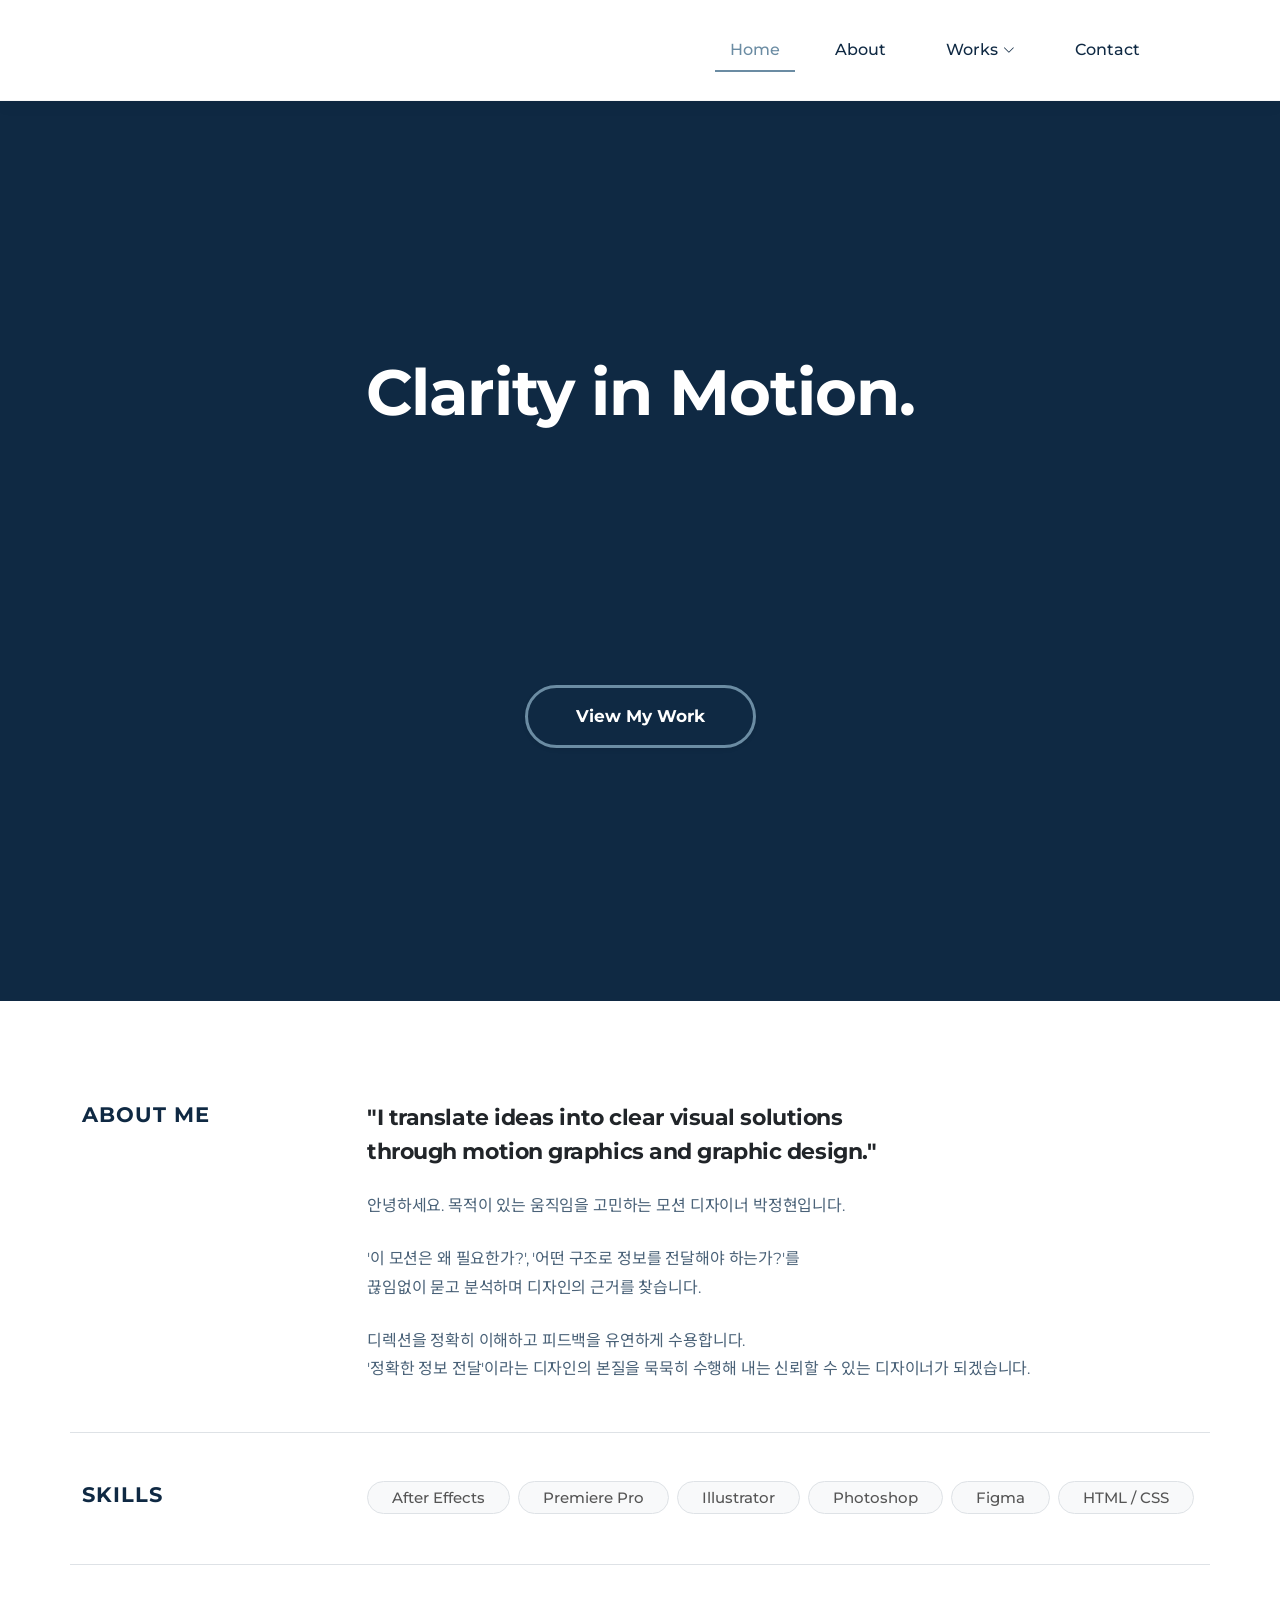
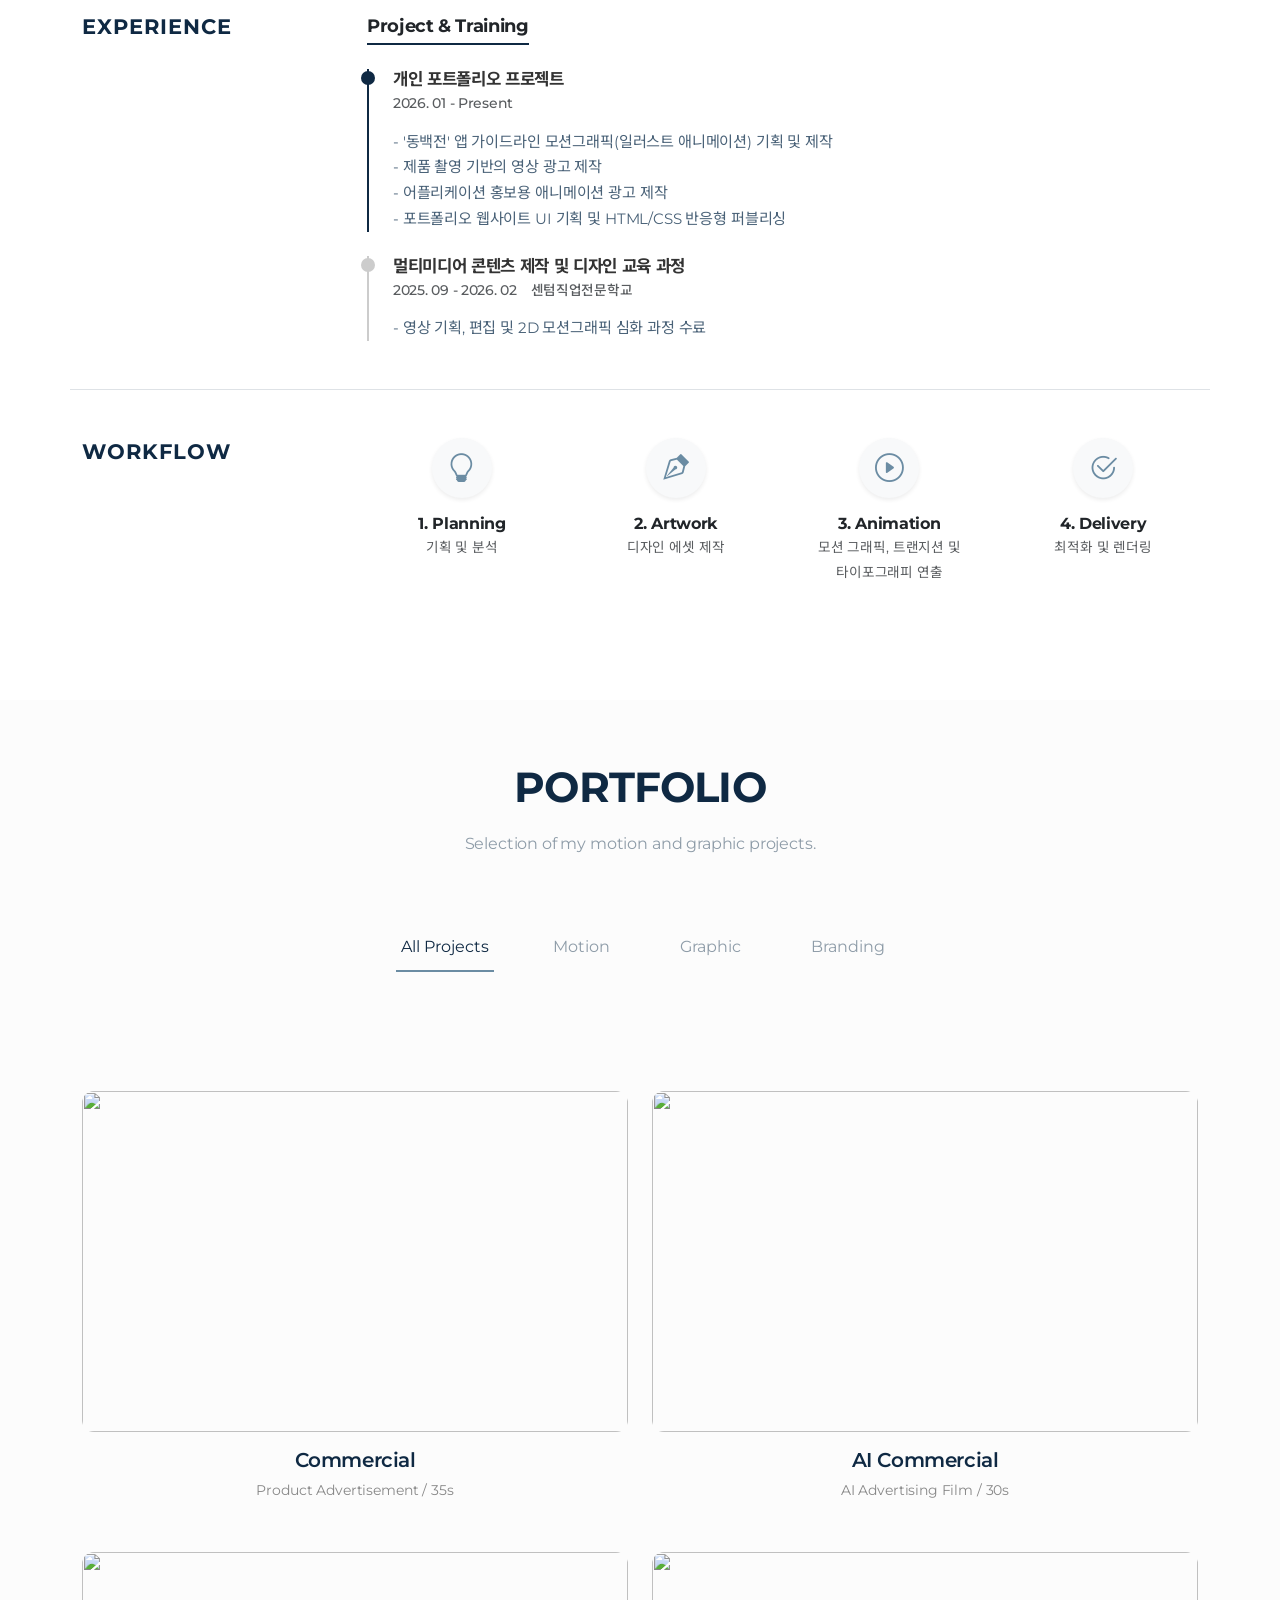
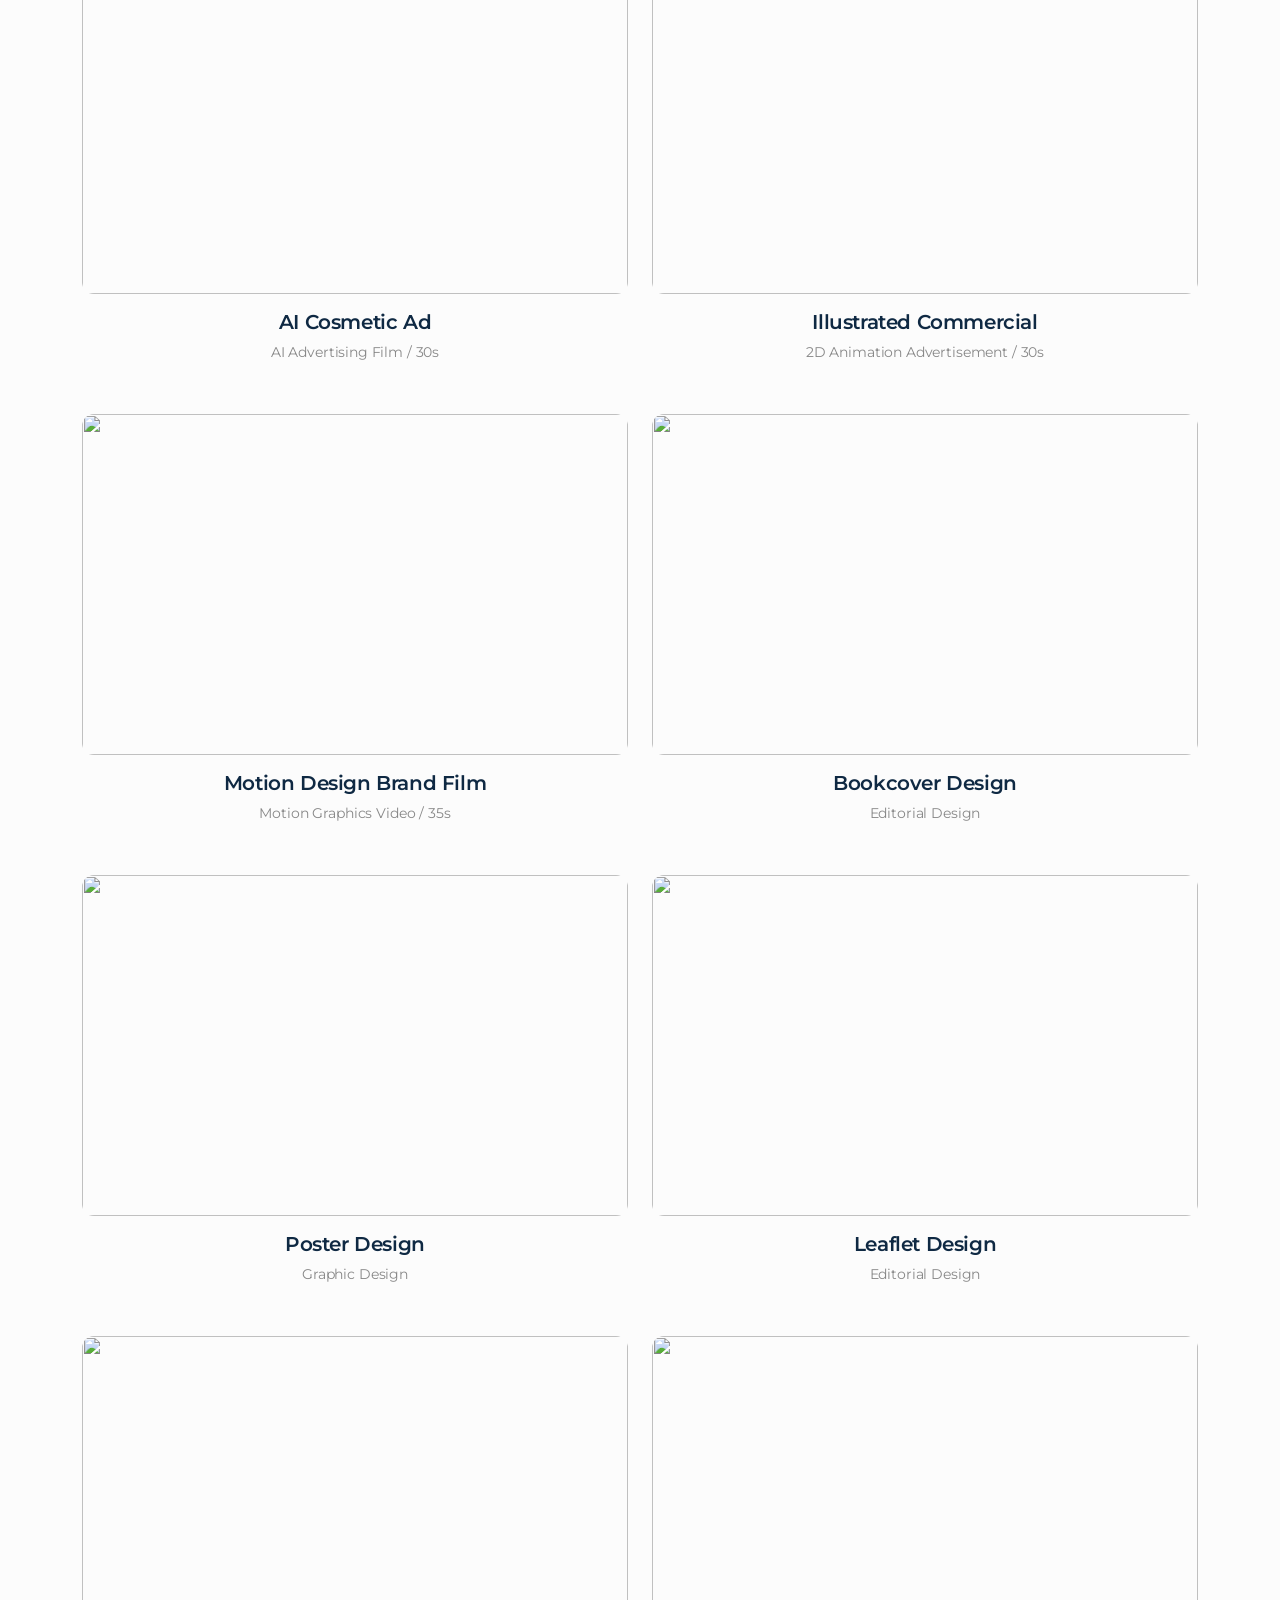
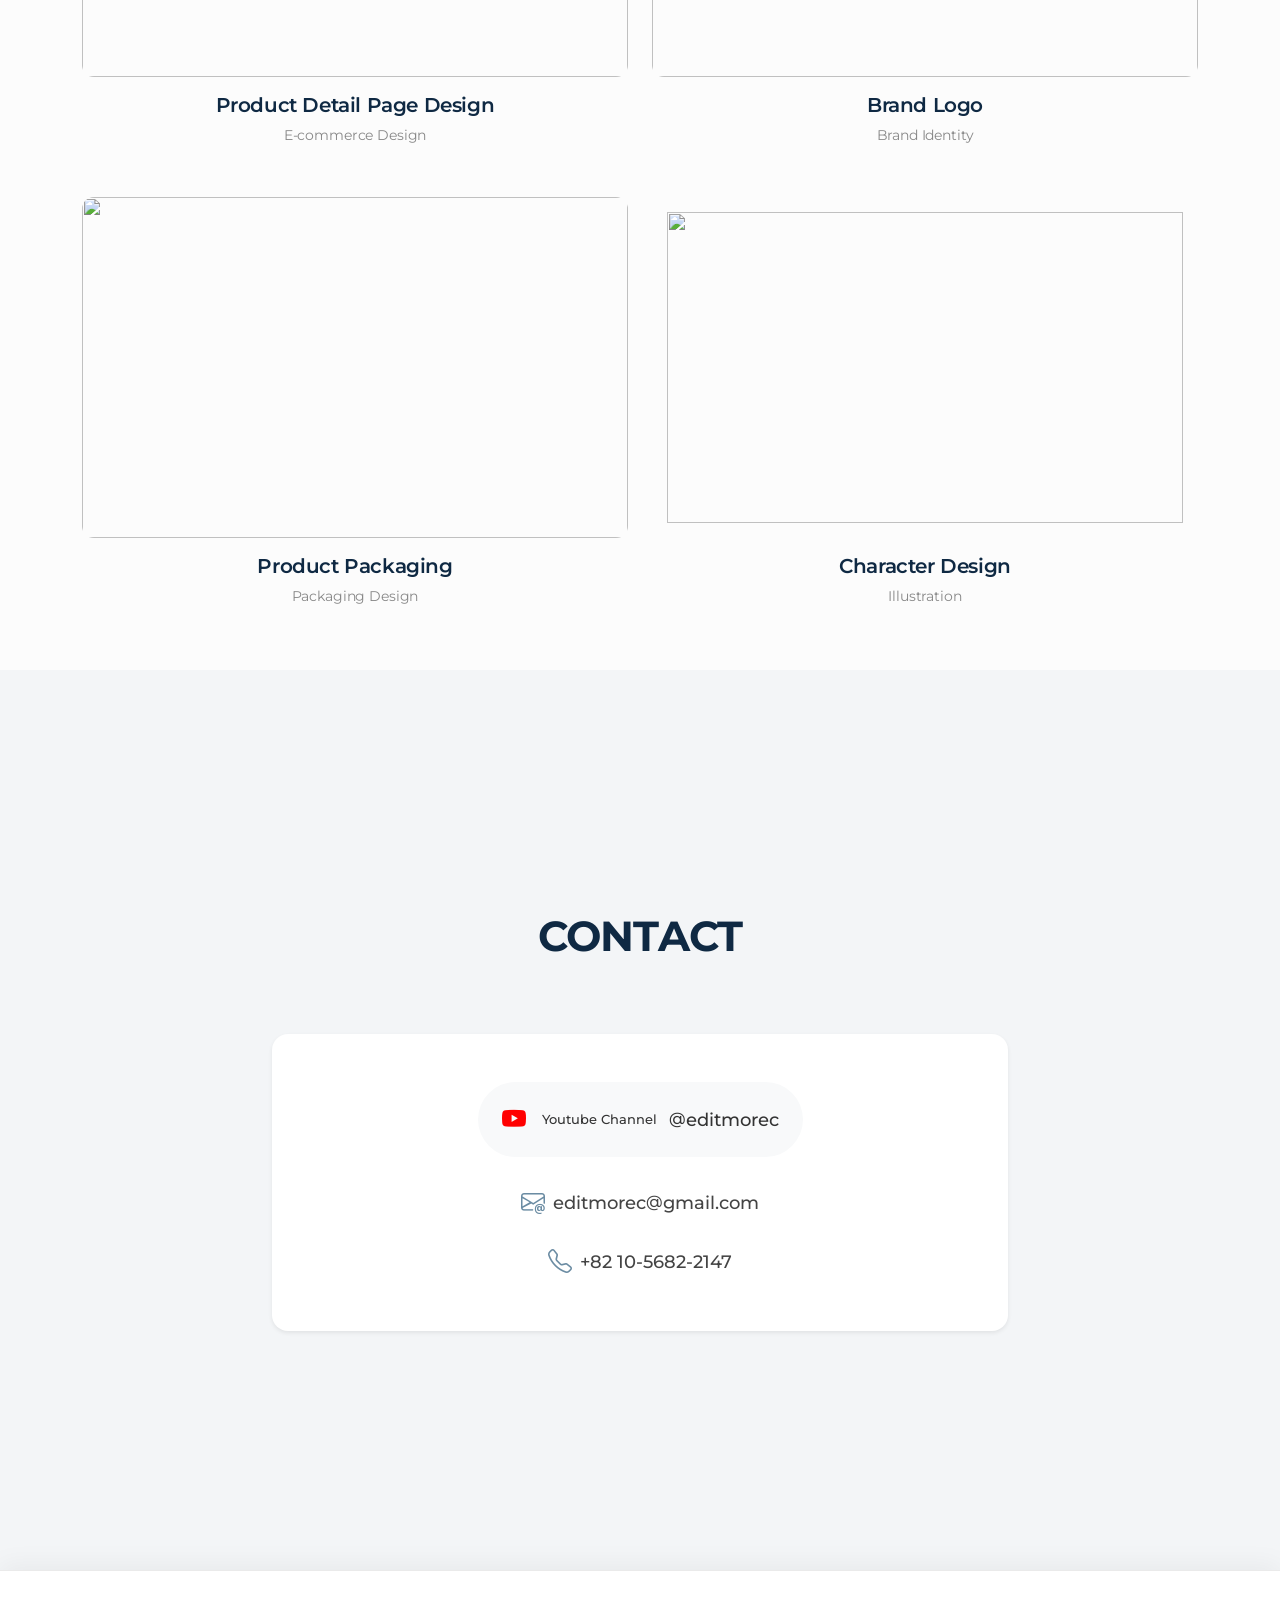
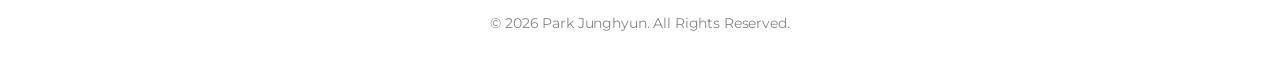
==== index.html @ 89b124e0 "(2)" ====
<!DOCTYPE html>
<html lang="en">

<head>
  <meta charset="utf-8">
  <meta content="width=device-width, initial-scale=1.0" name="viewport">
  <title>morec</title>
  <meta name="description"
    content="portfolio, Motion graphics, Video editing, Motion design, Design, html, js, css, javascript, Figma, bootstrap">
  <meta name="keywords" content="portfolio, Motion, Video, Design, html, js, css, javascript, Figma, bootstrap">
  <meta name="author" content="jhyun">
  <meta name="robots" content="noindex, nofollow">
  <meta http-equiv="Subject" content="Portfolio">

  <link href="./assets/works/logo/morec favicon.png" rel="icon">
  <link href="./assets/works/logo/morec favicon.png" rel="apple-touch-icon">

  <link href="https://fonts.googleapis.com" rel="preconnect">
  <link href="https://fonts.gstatic.com" rel="preconnect" crossorigin>
  <link
    href="https://fonts.googleapis.com/css2?family=Montserrat:ital,wght@0,100..900;1,100..900&family=Noto+Sans+KR:wght@100..900&display=swap"
    rel="stylesheet">

  <link href="assets/vendor/bootstrap/css/bootstrap.min.css" rel="stylesheet">
  <link href="assets/vendor/bootstrap-icons/bootstrap-icons.css" rel="stylesheet">
  <link href="assets/vendor/aos/aos.css" rel="stylesheet">
  <link href="assets/vendor/glightbox/css/glightbox.min.css" rel="stylesheet">
  <link href="assets/vendor/swiper/swiper-bundle.min.css" rel="stylesheet">

  <link href="assets/css/main.css" rel="stylesheet">
</head>

<body class="index-page">

  <header id="header" class="header d-flex align-items-center sticky-top">
    <div
      class="header-container container-fluid container-xl position-relative d-flex align-items-center justify-content-between">
      <a href="index.html" class="logo d-flex align-items-center me-auto me-xl-0">
        <img src="./assets/works/logo/large navy 02.png" class="logo-default" alt="">
        <img src="./assets/works/logo/logo_large blue.png" class="logo-hover" alt="">
      </a>

      <nav id="navmenu" class="navmenu">
        <ul>
          <li><a href="#hero" class="active">Home</a></li>
          <li><a href="#resume">About</a></li>
          <li class="dropdown">
            <a href="#portfolio"><span>Works</span><i class="bi bi-chevron-down toggle-dropdown"></i></a>

            <ul>
              <li class="dropdown"><a href="index.html?filter=motion#portfolio"><span>Motion</span><i
                    class="bi bi-chevron-down toggle-dropdown"></i></a>
                <ul>
                  <li><a href="./portfolio-commercial-1.html">Commercial</a></li>
                  <li><a href="./portfolio-ai-2.html">AI Commercial</a></li>
                  <li><a href="./portfolio-AI Cosmetic Ad.html">AI Cosmetic Ad</a></li>
                  <li><a href="./portfolio-illustrated-3.html">Illustrated Commercial</a></li>
                  <li><a href="./portfolio-motiondesign-4.html">Motion Design</a></li>
                </ul>
              </li>

              <li class="dropdown"><a href="index.html?filter=graphic#portfolio"><span>Graphic</span><i
                    class="bi bi-chevron-down toggle-dropdown"></i></a>
                <ul>
                  <li><a href="./portfolio-bookcover-5.html">Bookcover Design</a></li>
                  <li><a href="./portfolio-poster-6.html">Poster Design</a></li>
                  <li><a href="./portfolio-leaflet-7.html">Leaflet Design</a></li>
                  <li><a href="./portfolio-productpage-8.html">Product Detail Page</a></li>
                </ul>
              </li>

              <li class="dropdown"><a href="index.html?filter=brand#portfolio"><span>Branding</span><i
                    class="bi bi-chevron-down toggle-dropdown"></i></a>
                <ul>
                  <li><a href="./portfolio-logo-9.html">Brand Logo</a></li>
                  <li><a href="./portfolio-packaging-10.html">Product Packaging</a></li>
                  <li><a href="./portfolio-character-11.html">Character Design</a></li>
                </ul>
              </li>
            </ul>
          </li>

          <li><a href="#contact">Contact</a></li>
        </ul>
        <i class="mobile-nav-toggle d-xl-none bi bi-list"></i>
      </nav>
    </div>
  </header>

  <main class="main">

    <section id="hero" class="d-flex align-items-center justify-content-center text-center position-relative"
      style="min-height: 100vh; overflow: hidden; background-color: #0F2943;">

      <video autoplay loop muted playsinline class="hero-bg-video"
        style="position: absolute; top: 0; left: 0; width: 100%; height: 100%; object-fit: cover; z-index: 0; opacity: 0.8;">
        <source src="./assets/works/video/hero_bg_loop.mp4" type="video/mp4">
      </video>

      <div class="hero-overlay"
        style="position: absolute; top: 0; left: 0; width: 100%; height: 100%; background-color: rgba(15, 41, 67, 0.35); z-index: 1;">
      </div>

      <div class="container position-relative" style="z-index: 2;" data-aos="fade-up" data-aos-duration="800">

        <h1 class="fw-bold mb-4 text-white"
          style="font-size: clamp(2.5rem, 5vw, 4rem); letter-spacing: -1px; line-height: 1.2;">
          Clarity in Motion.
        </h1>
        <br><br><br><br><br><br><br><br>

        <!-- <p class="mb-5 mx-auto text-white-50"
          style="font-size: 1.15rem; max-width: 600px; line-height: 1.8; word-break: keep-all; font-weight: 300;">
          Delivering clear, compelling messages<br class="d-none d-md-block">
          through motion and graphic design.
        </p> -->

        <a href="#portfolio" class="btn btn-signature rounded-pill px-5 py-3 fw-bold shadow-sm"
          style="font-size: 1.05rem;">
          View My Work
        </a>
      </div>
    </section>

    <section id="resume" class="resume section" style="background-color: #ffffff; padding: 100px 0;">
      <div class="container" data-aos="fade-up">

        <div class="row mb-5 pb-5 border-bottom">
          <div class="col-lg-3 mb-4 mb-lg-0">
            <h3 class="fw-bold text-navy text-uppercase" style="font-size: 1.3rem; letter-spacing: 1px;">About Me</h3>
          </div>
          <div class="col-lg-9">
            <h4 class="fw-bold text-dark mb-4" style="font-size: 1.4rem; line-height: 1.5;">"I translate ideas into
              clear visual solutions <br> through motion graphics and graphic design."</h4>
            <p class="text-main mb-4" style="line-height: 1.8; word-break: keep-all; max-width: 800px;">
              안녕하세요. 목적이 있는 움직임을 고민하는 모션 디자이너 박정현입니다.
            </p>
            <p class="text-main mb-4" style="line-height: 1.8; word-break: keep-all; max-width: 800px;">
              '이 모션은 왜 필요한가?', '어떤 구조로 정보를 전달해야 하는가?'를<br>
              끊임없이 묻고 분석하며 디자인의 근거를 찾습니다.
            </p>
            <p class="text-main m-0" style="line-height: 1.8; word-break: keep-all; max-width: 800px;">
              디렉션을 정확히 이해하고 피드백을 유연하게 수용합니다.<br>
              '정확한 정보 전달'이라는 디자인의 본질을 묵묵히 수행해 내는 신뢰할 수 있는 디자이너가 되겠습니다.
            </p>
          </div>
        </div>

        <div class="row mb-5 pb-5 border-bottom">
          <div class="col-lg-3 mb-4 mb-lg-0">
            <h3 class="fw-bold text-navy text-uppercase" style="font-size: 1.3rem; letter-spacing: 1px;">Skills</h3>
          </div>
          <div class="col-lg-9">
            <div class="d-flex flex-wrap gap-2">
              <span class="badge rounded-pill border px-4 py-2"
                style="background-color: #f8f9fa; color: #555; font-size: 0.95rem; font-weight: 500;">After
                Effects</span>
              <span class="badge rounded-pill border px-4 py-2"
                style="background-color: #f8f9fa; color: #555; font-size: 0.95rem; font-weight: 500;">Premiere
                Pro</span>
              <div class="d-flex flex-wrap gap-2">
                <span class="badge rounded-pill border px-4 py-2"
                  style="background-color: #f8f9fa; color: #555; font-size: 0.95rem; font-weight: 500;">Illustrator</span>
                <span class="badge rounded-pill border px-4 py-2"
                  style="background-color: #f8f9fa; color: #555; font-size: 0.95rem; font-weight: 500;">Photoshop</span>
                <span class="badge rounded-pill border px-4 py-2"
                  style="background-color: #f8f9fa; color: #555; font-size: 0.95rem; font-weight: 500;">Figma</span>
                <span class="badge rounded-pill border px-4 py-2"
                  style="background-color: #f8f9fa; color: #555; font-size: 0.95rem; font-weight: 500;">HTML /
                  CSS</span>
              </div>
            </div>
          </div>
        </div>

        <div class="row mb-5 pb-5 border-bottom">
          <div class="col-lg-3 mb-4 mb-lg-0">
            <h3 class="fw-bold text-navy text-uppercase" style="font-size: 1.3rem; letter-spacing: 1px;">Experience
            </h3>
          </div>
          <div class="col-lg-9">

            <div class="row">

              <!-- ------------------------ -->


              <div class="col-md-8 mb-5 mb-md-0">
                <h5 class="fw-bold text-dark mb-4"
                  style="font-size: 1.1rem; border-bottom: 2px solid #0F2943; display: inline-block; padding-bottom: 5px;">
                  Project & Training</h5>

                <div class="resume-item position-relative ps-4 mb-4" style="border-left: 2px solid #0F2943;">
                  <div class="position-absolute"
                    style="width: 14px; height: 14px; border-radius: 50%; background: #0F2943; left: -8px; top: 2px;">
                  </div>
                  <h4 class="fw-bold mb-1" style="font-size: 1.05rem; color: #333;">개인 포트폴리오 프로젝트</h4>
                  <h5 class="text-muted mb-3" style="font-size: 0.85rem;">2026. 01 - Present</h5>
                  <p class="text-main m-0" style="font-size: 0.95rem; line-height: 1.7;">
                    - '동백전' 앱 가이드라인 모션그래픽(일러스트 애니메이션) 기획 및 제작<br>
                    - 제품 촬영 기반의 영상 광고 제작 <br>
                    - 어플리케이션 홍보용 애니메이션 광고 제작<br>
                    - 포트폴리오 웹사이트 UI 기획 및 HTML/CSS 반응형 퍼블리싱
                  </p>
                </div>

                <div class="resume-item position-relative ps-4" style="border-left: 2px solid #ccc;">
                  <div class="position-absolute"
                    style="width: 14px; height: 14px; border-radius: 50%; background: #ccc; left: -8px; top: 2px;">
                  </div>
                  <h4 class="fw-bold mb-1" style="font-size: 1.05rem; color: #333;">멀티미디어 콘텐츠 제작 및 디자인 교육 과정</h4>
                  <h5 class="text-muted mb-3" style="font-size: 0.85rem;"> 2025. 09 - 2026. 02 <span
                      class="text-main m-0" style="padding-left:10px;">
                    </span>센텀직업전문학교
                  </h5>
                  <p class="text-main m-0" style="font-size: 0.95rem; line-height: 1.7;">
                    - 영상 기획, 편집 및 2D 모션그래픽 심화 과정 수료
                  </p>
                </div>
              </div>
            </div>

          </div>
        </div>

        <div class="row">
          <div class="col-lg-3 mb-4 mb-lg-0">
            <h3 class="fw-bold text-navy text-uppercase" style="font-size: 1.3rem; letter-spacing: 1px;">Workflow</h3>
          </div>
          <div class="col-lg-9">
            <div class="row text-center text-md">

              <div class="col-6 col-md-3 mb-4 mb-md-0 d-flex flex-column align-items-center align-items-md">
                <div class="d-inline-flex align-items-center justify-content-center shadow-sm rounded-circle mb-3"
                  style="width: 60px; height: 60px; background-color: #f8f9fa;">
                  <i class="bi bi-lightbulb" style="font-size: 1.8rem; color: var(--accent-color);"></i>
                  <br><br>

                </div>
                <h5 class="fw-bold text-dark mb-0" style="font-size: 1rem;">1. Planning </h5>
                <p class="text-muted" style="font-size: 0.85rem; word-break: keep-all;">기획 및 분석</p>

              </div>

              <div class="col-6 col-md-3 mb-4 mb-md-0 d-flex flex-column align-items-center align-items-md">
                <div class="d-inline-flex align-items-center justify-content-center shadow-sm rounded-circle mb-3"
                  style="width: 60px; height: 60px; background-color: #f8f9fa;">
                  <i class="bi bi-vector-pen" style="font-size: 1.8rem; color: var(--accent-color);"></i>
                </div>
                <h5 class="fw-bold text-dark mb-0" style="font-size: 1rem;"> 2. Artwork</h5>
                <p class="text-muted" style="font-size: 0.85rem; word-break: keep-all;">디자인 에셋 제작</p>

              </div>

              <div class="col-6 col-md-3 mb-4 mb-md-0 d-flex flex-column align-items-center align-items-md">
                <div class="d-inline-flex align-items-center justify-content-center shadow-sm rounded-circle mb-3"
                  style="width: 60px; height: 60px; background-color: #f8f9fa;">
                  <i class="bi bi-play-circle" style="font-size: 1.8rem; color: var(--accent-color);"></i>
                </div>
                <h5 class="fw-bold text-dark mb-0" style="font-size: 1rem;">3. Animation</h5>
                <p class="text-muted" style="font-size: 0.85rem; word-break: keep-all;">모션 그래픽, 트랜지션 및<br>타이포그래피 연출
                </p>


              </div>

              <div class="col-6 col-md-3 mb-4 mb-md-0 d-flex flex-column align-items-center align-items-md">
                <div class="d-inline-flex align-items-center justify-content-center shadow-sm rounded-circle mb-3"
                  style="width: 60px; height: 60px; background-color: #f8f9fa;">
                  <i class="bi bi-check2-circle" style="font-size: 1.8rem; color: var(--accent-color);"></i>

                </div>
                <h5 class="fw-bold text-dark mb-0" style="font-size: 1rem;">4. Delivery</h5>
                <p class="text-muted" style="font-size: 0.85rem; word-break: keep-all;">최적화 및 렌더링</p>

              </div>

            </div>
          </div>
        </div>

      </div>
    </section>






    <section id="portfolio" class="portfolio section" style="background-color: #fcfcfc;">
      <div class="container section-title text-center" data-aos="fade-up">
        <h2>PORTFOLIO</h2>
        <p>Selection of my motion and graphic projects.</p>
      </div>
      <div class="container" data-aos="fade-up" data-aos-delay="100">
        <div class="isotope-layout" data-default-filter="*" data-layout="masonry">

          <div class="portfolio-filters-wrapper mb-5 pb-3" data-aos="fade-up">
            <ul class="portfolio-filters isotope-filters">
              <li data-filter="*" class="filter-active">All Projects</li>
              <li data-filter=".filter-motion">Motion</li>
              <li data-filter=".filter-graphic">Graphic</li>
              <li data-filter=".filter-brand">Branding</li>
            </ul>
          </div>

          <div class="row gy-5 portfolio-grid isotope-container">
            <div class="col-lg-6 col-md-6 col-12 portfolio-item isotope-item filter-motion">
              <div class="portfolio-card">
                <a href="./portfolio-commercial-1.html" class="details-link" title="">
                  <div class="portfolio-image">
                    <img src="./assets/works/video/capture/ProductAD.png" class="img-fluid" alt="" loading="lazy">
                  </div>
                </a>
                <div class="portfolio-content" style="margin-top: 15px; padding: 0 5px;">
                  <h3 style="font-size: 1.25rem; font-weight: 600; margin-bottom: 5px; text-align: center;">Commercial
                  </h3>
                  <p style="font-size: 0.9rem; color: #888; margin: 0; text-align: center;">Product Advertisement /
                    35s
                  </p>
                </div>
              </div>
            </div>

            <div class="col-lg-6 col-md-6 col-12 portfolio-item isotope-item filter-motion">
              <div class="portfolio-card">
                <a href="./portfolio-ai-2.html" class="details-link" title="">
                  <div class="portfolio-image">
                    <img src="./assets/works/video/capture/AI-soboro-AD.png" class="img-fluid" alt="" loading="lazy">
                  </div>
                </a>
                <div class="portfolio-content" style="margin-top: 15px; padding: 0 5px;">
                  <h3 style="font-size: 1.25rem; font-weight: 600; margin-bottom: 5px; text-align: center;">AI
                    Commercial</h3>
                  <p style="font-size: 0.9rem; color: #888; margin: 0; text-align: center;">AI Advertising Film / 30s
                  </p>
                </div>
              </div>
            </div>

            <div class="col-lg-6 col-md-6 col-12 portfolio-item isotope-item filter-motion">
              <div class="portfolio-card">
                <a href="./portfolio-AI Cosmetic Ad.html" class="details-link" title="">
                  <div class="portfolio-image">
                    <img src="./assets/works/video/thumbnail/AICosmetics-thumb.png" class="img-fluid" alt=""
                      loading="lazy">
                  </div>
                </a>
                <div class="portfolio-content" style="margin-top: 15px; padding: 0 5px;">
                  <h3 style="font-size: 1.25rem; font-weight: 600; margin-bottom: 5px; text-align: center;">AI Cosmetic
                    Ad</h3>
                  <p style="font-size: 0.9rem; color: #888; margin: 0; text-align: center;">AI Advertising Film / 30s
                  </p>
                </div>
              </div>
            </div>


            <div class="col-lg-6 col-md-6 col-12 portfolio-item isotope-item filter-motion">
              <div class="portfolio-card">
                <a href="./portfolio-illustrated-3.html" class="details-link" title="">
                  <div class="portfolio-image">
                    <img src="./assets/works/video/capture/illustration-animation-AD_02.png" class="img-fluid" alt=""
                      loading="lazy">
                  </div>
                </a>
                <div class="portfolio-content" style="margin-top: 15px; padding: 0 5px;">
                  <h3 style="font-size: 1.25rem; font-weight: 600; margin-bottom: 5px; text-align: center;">
                    Illustrated
                    Commercial</h3>
                  <p style="font-size: 0.9rem; color: #888; margin: 0; text-align: center;">2D Animation Advertisement
                    /
                    30s</p>
                </div>
              </div>
            </div>

            <div class="col-lg-6 col-md-6 col-12 portfolio-item isotope-item filter-motion">
              <div class="portfolio-card">
                <a href="./portfolio-motiondesign-4.html" class="details-link" title="">
                  <div class="portfolio-image">
                    <img src="./assets/works/video/capture/slideshow.png" class="img-fluid" alt="" loading="lazy">
                  </div>
                </a>
                <div class="portfolio-content" style="margin-top: 15px; padding: 0 5px;">
                  <h3 style="font-size: 1.25rem; font-weight: 600; margin-bottom: 5px; text-align: center;">Motion
                    Design Brand Film</h3>
                  <p style="font-size: 0.9rem; color: #888; margin: 0; text-align: center;">Motion Graphics Video /
                    35s
                  </p>
                </div>
              </div>
            </div>

            <div class="col-lg-6 col-md-6 col-12 portfolio-item isotope-item filter-graphic">
              <div class="portfolio-card">
                <a href="./portfolio-bookcover-5.html" class="details-link" title="">
                  <div class="portfolio-image">
                    <img src="./assets/works/graphic/bookcover-thumb.gif" class="img-fluid" alt="" loading="lazy">
                  </div>
                </a>
                <div class="portfolio-content" style="margin-top: 15px; padding: 0 5px;">
                  <h3 style="font-size: 1.25rem; font-weight: 600; margin-bottom: 5px; text-align: center;">Bookcover
                    Design</h3>
                  <p style="font-size: 0.9rem; color: #888; margin: 0; text-align: center;">Editorial Design</p>
                </div>
              </div>
            </div>

            <div class="col-lg-6 col-md-6 col-12 portfolio-item isotope-item filter-graphic">
              <div class="portfolio-card">
                <a href="./portfolio-poster-6.html" class="details-link" title="">
                  <div class="portfolio-image">
                    <img src="./assets/works/graphic/poster-thumb.gif" class="img-fluid" alt="" loading="lazy">
                  </div>
                </a>
                <div class="portfolio-content" style="margin-top: 15px; padding: 0 5px;">
                  <h3 style="font-size: 1.25rem; font-weight: 600; margin-bottom: 5px; text-align: center;">Poster
                    Design</h3>
                  <p style="font-size: 0.9rem; color: #888; margin: 0; text-align: center;">Graphic Design</p>
                </div>
              </div>
            </div>

            <div class="col-lg-6 col-md-6 col-12 portfolio-item isotope-item filter-graphic">
              <div class="portfolio-card">
                <a href="./portfolio-leaflet-7.html" class="details-link" title="">
                  <div class="portfolio-image">
                    <img src="./assets/works/graphic/Leaflet-thumb.gif" class="img-fluid" alt="" loading="lazy">
                  </div>
                </a>
                <div class="portfolio-content" style="margin-top: 15px; padding: 0 5px;">
                  <h3 style="font-size: 1.25rem; font-weight: 600; margin-bottom: 5px; text-align: center;">Leaflet
                    Design</h3>
                  <p style="font-size: 0.9rem; color: #888; margin: 0; text-align: center;">Editorial Design</p>
                </div>
              </div>
            </div>

            <div class="col-lg-6 col-md-6 col-12 portfolio-item isotope-item filter-graphic">
              <div class="portfolio-card">
                <a href="./portfolio-productpage-8.html" class="details-link" title="">
                  <div class="portfolio-image">
                    <img src="./assets/works/graphic/productdetail-thumb.gif" class="img-fluid" alt="" loading="lazy">
                  </div>
                </a>
                <div class="portfolio-content" style="margin-top: 15px; padding: 0 5px;">
                  <h3 style="font-size: 1.25rem; font-weight: 600; margin-bottom: 5px; text-align: center;">Product
                    Detail Page Design</h3>
                  <p style="font-size: 0.9rem; color: #888; margin: 0; text-align: center;">E-commerce Design</p>
                </div>
              </div>
            </div>

            <div class="col-lg-6 col-md-6 col-12 portfolio-item isotope-item filter-brand">
              <div class="portfolio-card">
                <a href="./portfolio-logo-9.html" class="details-link" title="">
                  <div class="portfolio-image">
                    <img src="./assets/works/graphic/logo-thumb.gif" class="img-fluid" alt="" loading="lazy">
                  </div>
                </a>
                <div class="portfolio-content" style="margin-top: 15px; padding: 0 5px;">
                  <h3 style="font-size: 1.25rem; font-weight: 600; margin-bottom: 5px; text-align: center;">Brand Logo
                  </h3>
                  <p style="font-size: 0.9rem; color: #888; margin: 0; text-align: center;">Brand Identity</p>
                </div>
              </div>
            </div>

            <div class="col-lg-6 col-md-6 col-12 portfolio-item isotope-item filter-brand">
              <div class="portfolio-card">
                <a href="./portfolio-packaging-10.html" class="details-link" title="">
                  <div class="portfolio-image">
                    <img src="./assets/works/graphic/package-thumb.gif" class="img-fluid" alt="" loading="lazy">
                  </div>
                </a>
                <div class="portfolio-content" style="margin-top: 15px; padding: 0 5px;">
                  <h3 style="font-size: 1.25rem; font-weight: 600; margin-bottom: 5px; text-align: center;">Product
                    Packaging</h3>
                  <p style="font-size: 0.9rem; color: #888; margin: 0; text-align: center;">Packaging Design</p>
                </div>
              </div>
            </div>

            <div class="col-lg-6 col-md-6 col-12 portfolio-item isotope-item filter-brand">
              <div class="portfolio-card">
                <a href="./portfolio-character-11.html" class="details-link" title="">
                  <div class="portfolio-image" style="align-items: center;">
                    <img src="./assets/works/graphic/character-thumb.png" class="img-fluid img-contain" alt=""
                      loading="lazy">
                  </div>
                </a>
                <div class="portfolio-content" style="margin-top: 15px; padding: 0 5px;">
                  <h3 style="font-size: 1.25rem; font-weight: 600; margin-bottom: 5px; text-align: center;">Character
                    Design</h3>
                  <p style="font-size: 0.9rem; color: #888; margin: 0; text-align: center;">Illustration</p>
                </div>
              </div>
            </div>

          </div>

        </div>
      </div>

    </section>

    <section id="contact" class="contact section d-flex flex-column justify-content-center"
      style="background-color: #f3f5f7; min-height: 100vh;">
      <div class="container text-center section-title">
        <h2>CONTACT</h2>
      </div>

      <div class="container">
        <div class="row justify-content-center">
          <div class="col-lg-8">
            <div class="contact-info bg-white p-5 rounded-4 shadow-sm text-center">

              <a href="https://www.youtube.com/@editmorec" target="_blank"
                class="d-inline-flex align-items-center mb-4 px-4 py-3 text-decoration-none"
                style="background-color: #f8f9fa; border-radius: 50px; color: #333; transition: all 0.3s ease;">
                <i class="bi bi-youtube me-3" style="color: #ff0000; font-size: 1.5rem;"></i>
                <span style="font-weight: 500; font-size: 0.8rem;">Youtube Channel</span>
                &nbsp&nbsp&nbsp
                <span style="font-weight: 500; font-size: 1.0rem;">@</span>
                <span style="font-weight: 500; font-size: 1.1rem;">editmorec</span>
              </a>

              <div class="d-flex justify-content-center align-items-center mb-3">
                <div class="d-flex align-items-center mx-4">
                  <i class="bi bi-envelope-at me-2" style="color: var(--accent-color); font-size: 1.5rem;"></i>
                  <span style="font-weight: 500; font-size: 1.1rem; color: #444;">editmorec</span>
                  <span style="font-weight: 500; font-size: 1.0rem; color: #444;">@</span>
                  <span style="font-weight: 500; font-size: 1.1rem; color: #444;">gmail.com</span>
                </div>
              </div>

              <div class="d-flex justify-content-center align-items-center">
                <div class="d-flex align-items-center mx-4">
                  <i class="bi bi-telephone me-2" style="color: var(--accent-color); font-size: 1.5rem;"></i>
                  <span style="font-weight: 500; font-size: 1.1rem; color: #444;">+82 10-5682-2147</span>
                </div>
              </div>

            </div>
          </div>
        </div>
      </div>
    </section>

  </main>


  <footer id="footer" class="footer" style="padding: 40px 0; border-top: 1px solid #eaeaea;">
    <div class="container">
      <div class="copyright text-center">
        <!-- <p class="mb-2" style="font-weight: 600; color: #333; font-family: 'Montserrat', sans-serif;">
          © 2026 Park Junghyun. All Rights Reserved.
        </p> -->
        <p style="font-size: 0.85rem; color: #888; margin: 0;">
          © 2026 Park Junghyun. All Rights Reserved.
        </p>
      </div>
    </div>
  </footer>

  <a href="#" id="scroll-top" class="scroll-top d-flex align-items-center justify-content-center"><i
      class="bi bi-arrow-up-short"></i></a>

  <script src="assets/vendor/bootstrap/js/bootstrap.bundle.min.js"></script>
  <script src="assets/vendor/php-email-form/validate.js"></script>
  <script src="assets/vendor/aos/aos.js"></script>
  <script src="assets/vendor/waypoints/noframework.waypoints.js"></script>
  <script src="assets/vendor/glightbox/js/glightbox.min.js"></script>
  <script src="assets/vendor/imagesloaded/imagesloaded.pkgd.min.js"></script>
  <script src="assets/vendor/isotope-layout/isotope.pkgd.min.js"></script>
  <script src="assets/vendor/swiper/swiper-bundle.min.js"></script>
  <script src="assets/js/main.js"></script>
  <script src="https://www.youtube.com/iframe_api"></script>
</body>

</html>
---- assets/css/main.css ----
/* ==========================================================================
   1. CSS Variables (포트폴리오 전용 통합 설정)
   ========================================================================== */
:root {
  /* Fonts */
  --default-font: "Montserrat", "Noto Sans KR", sans-serif;
  --heading-font: "Montserrat", "Noto Sans KR", sans-serif;
  --nav-font: "Montserrat", "Noto Sans KR", sans-serif;

  /* Global Colors */
  --background-color: #ffffff;
  --surface-color: #ffffff;
  --contrast-color: #ffffff;

  /* 포인트 및 텍스트 컬러 (3단계 위계 적용) */
  --heading-color: #0F2943;
  /* 1순위: 딥 네이비 (제목) */
  --text-main: #4A6278;
  /* 2순위: 다크 슬레이트 (본문) */
  --text-muted: #8E9CA8;
  /* 3순위: 연한 블루그레이 (보조) */
  --accent-color: #6B8CA3;
  /* 시그니처 포인트 컬러 */

  /* Navigation Colors */
  --nav-color: #0F2943;
  --nav-hover-color: #6B8CA3;
  --nav-dropdown-background-color: rgba(255, 255, 255, 0.98);
  --nav-dropdown-color: #0F2943;
  --nav-dropdown-hover-color: #6B8CA3;

  /* Sidebar & Mobile Settings */
  --sidebar-width: 320px;
  --sidebar-bg-color: rgba(255, 255, 255, 0.95);
  --sidebar-text-color: #0F2943;
  --sidebar-hover-color: #6B8CA3;

  --sidebar-font-size-lvl1: 16px;
  --sidebar-font-size-lvl2: 14px;
  --sidebar-font-size-lvl3: 14px;
  --sidebar-font-weight-lvl1: 700;
  --sidebar-font-weight-lvl2: 500;
  --sidebar-font-weight-lvl3: 400;

  --hamburger-icon-size: 32px;
  --hamburger-icon-color: #0F2943;
  --toggle-icon-size: 12px;
}

/* ==========================================================================
   2. Base Styles
   ========================================================================== */
html {
  scroll-behavior: smooth;
}

body {
  color: var(--text-main);
  background-color: var(--background-color);
  font-family: var(--default-font);
  overflow-x: hidden;
  line-height: 1.8;
}

a {
  color: var(--accent-color);
  text-decoration: none;
  transition: 0.5s;
}

a:hover {
  color: color-mix(in srgb, var(--accent-color), transparent 25%);
  text-decoration: none;
}

h1,
h2,
h3,
h4,
h5,
h6 {
  color: var(--heading-color);
  font-family: var(--heading-font);
  letter-spacing: -0.02em;
  line-height: 1.3;
}

p {
  letter-spacing: -0.01em;
}

ul {
  list-style: none !important;
  padding: 0;
  margin: 0;
}

/* ==========================================================================
   3. Custom Utilities (시그니처 컬러 공통 클래스)
   ========================================================================== */
.text-signature {
  color: var(--accent-color) !important;
}

.text-navy {
  color: var(--heading-color) !important;
}

.btn-signature {
  background-color: var(--heading-color);
  color: #ffffff;
  border: solid;
  border-color: var(--accent-color);
  transition: all 0.3s ease;
}

.btn-signature:hover {
  background-color: var(--accent-color);
  color: var(--heading-color);
  transform: translateY(-2px);
  box-shadow: 0 4px 12px rgba(107, 140, 163, 0.4);
}

/* ==========================================================================
   4. Header & Navigation
   ========================================================================== */
.header {
  background-color: var(--surface-color);
  padding: 15px 0;
  transition: all 0.8s;
  z-index: 9999;
  box-shadow: 0 4px 15px rgba(0, 0, 0, 0.05);
  border-bottom: 1px solid rgba(0, 0, 0, 0.03);
}

.header .header-container {
  padding: 0 40px;
  background: transparent;
  width: 100%;
}

@media (min-width: 1200px) {
  .header .header-container {
    display: flex;
    justify-content: space-between;
    align-items: center;
  }
}

.header .logo {
  position: relative;
  display: inline-block;
  overflow: hidden;
  height: 70px;
}

.header .logo img {
  max-height: 100%;
  margin-right: 8px;
  transition: opacity 0.6s cubic-bezier(0.16, 1, 0.3, 1);
}

.header .logo .logo-hover {
  position: absolute;
  top: 0;
  left: 0;
  opacity: 0;
  z-index: 2;
  pointer-events: none;
}

.header .logo .logo-default {
  position: relative;
  opacity: 0.7;
  z-index: 1;
}

.header .logo:hover .logo-default {
  opacity: 0;
}

.header .logo:hover .logo-hover {
  display: inline-block;
  opacity: 1;
  transform: scale(1.05);
}

@media (max-width: 1200px) {
  .header {
    padding: 15px 0;
  }

  .header .header-container {
    padding: 0 20px;
  }
}

/* Desktop Navigation */
@media (min-width: 1200px) {
  .navmenu ul {
    display: flex;
    align-items: center;
  }

  .navmenu li {
    position: relative;
    padding: 0 15px;
  }

  .navmenu a {
    position: relative;
    color: var(--nav-color);
    padding: 10px 15px;
    font-size: 16px;
    font-family: var(--nav-font);
    font-weight: 500;
    display: inline-flex;
    align-items: center;
    transition: transform 0.5s cubic-bezier(0.16, 1, 0.3, 1), color 0.5s cubic-bezier(0.16, 1, 0.3, 1);
  }

  .navmenu a:hover,
  .navmenu .active {
    color: var(--nav-hover-color);
    transform: translateX(5px);
  }

  .navmenu a::after {
    content: "";
    position: absolute;
    bottom: 2px;
    left: 50%;
    width: 100%;
    height: 2px;
    background-color: var(--accent-color);
    transform: translateX(-50%) scaleX(0);
    transform-origin: center;
    transition: transform 0.5s cubic-bezier(0.16, 1, 0.3, 1);
  }

  .navmenu a:hover::after,
  .navmenu .active::after {
    transform: translateX(-50%) scaleX(1);
  }

  .navmenu a i {
    font-size: 12px;
    margin-left: 5px;
    transition: 0.3s;
  }

  .navmenu .dropdown ul {
    background: var(--nav-dropdown-background-color);
    box-shadow: 0 10px 30px rgba(0, 0, 0, 0.1);
    display: block;
    position: absolute;
    visibility: hidden;
    left: 0;
    top: 130%;
    opacity: 0;
    transition: 0.5s;
    border-radius: 8px;
    z-index: 99;
    padding: 15px 0;
  }

  .navmenu .dropdown ul li {
    min-width: 220px;
    padding: 0;
  }

  .navmenu .dropdown ul a {
    padding: 12px 25px;
    font-size: 15px;
    color: var(--nav-dropdown-color);
    transform: none;
  }

  .navmenu .dropdown ul a::after {
    display: none;
  }

  .navmenu .dropdown ul a:hover,
  .navmenu .dropdown ul .active:hover {
    color: var(--nav-dropdown-hover-color);
    transform: translateX(5px);
  }

  .navmenu .dropdown:hover>ul {
    opacity: 1;
    top: 100%;
    visibility: visible;
  }

  .navmenu .dropdown .dropdown ul {
    top: 0;
    left: -100%;
    visibility: hidden;
  }

  .navmenu .dropdown .dropdown:hover>ul {
    opacity: 1;
    top: 0;
    left: -93%;
    visibility: visible;
  }
}

/* Mobile Sidebar Navigation */
@media (max-width: 1199px) {
  .mobile-nav-toggle {
    color: var(--hamburger-icon-color);
    font-size: var(--hamburger-icon-size);
    cursor: pointer;
    transition: color 0.8s cubic-bezier(0.16, 1, 0.3, 1);
    z-index: 10000;
  }

  body.mobile-nav-active::before {
    content: "";
    position: fixed;
    inset: 0;
    background: rgba(0, 0, 0, 0.4);
    backdrop-filter: blur(4px);
    z-index: 9997;
    opacity: 1;
    visibility: visible;
    transition: opacity 0.4s cubic-bezier(0.16, 1, 0.3, 1), visibility 0.4s cubic-bezier(0.16, 1, 0.3, 1);
  }

  body.mobile-nav-active {
    overflow: hidden;
  }

  .navmenu>ul {
    position: fixed;
    top: 0;
    right: calc(-1 * var(--sidebar-width) - 20px);
    width: var(--sidebar-width);
    height: 100vh;
    background-color: var(--sidebar-bg-color);
    padding: 100px 30px 40px 30px;
    margin: 0;
    overflow-y: auto;
    box-shadow: -5px 0 25px rgba(0, 0, 0, 0.1);
    z-index: 9998;
    transition: right 0.8s cubic-bezier(0.4, 0, 0.2, 1);
  }

  body.mobile-nav-active .navmenu>ul {
    right: 0;
  }

  .navmenu ul li {
    margin: 0;
    padding: 0;
    width: 100%;
  }

  .navmenu a {
    position: relative;
    color: var(--sidebar-text-color);
    font-family: var(--nav-font);
    display: flex;
    align-items: center;
    justify-content: space-between;
    padding: 15px 20px;
    margin-bottom: 5px;
    width: max-content;
    transition: transform 0.5s cubic-bezier(0.3, 0, 0.1, 1), color 0.5s cubic-bezier(0.16, 1, 0.3, 1);
  }

  .navmenu>ul>li>a {
    font-size: var(--sidebar-font-size-lvl1);
    font-weight: var(--sidebar-font-weight-lvl1);
  }

  .navmenu .dropdown>ul>li>a {
    font-size: var(--sidebar-font-size-lvl2);
    font-weight: var(--sidebar-font-weight-lvl2);
  }

  .navmenu .dropdown .dropdown>ul>li>a {
    font-size: var(--sidebar-font-size-lvl3);
    font-weight: var(--sidebar-font-weight-lvl3);
  }

  .navmenu a:hover,
  .navmenu .active {
    color: var(--sidebar-hover-color);
    transform: translateX(6px);
  }

  .navmenu a::after {
    content: "";
    position: absolute;
    bottom: 5px;
    left: 50%;
    width: 100%;
    height: 2px;
    background-color: var(--accent-color);
    transform: translateX(-50%) scaleX(0);
    transform-origin: center;
    transition: transform 0.5s cubic-bezier(0.16, 1, 0.3, 1);
  }

  .navmenu a:hover::after,
  .navmenu .active::after {
    transform: translateX(-50%) scaleX(1);
  }

  .navmenu a i {
    font-size: var(--toggle-icon-size);
    margin-left: 15px;
    transition: transform 0.8s cubic-bezier(0.16, 1, 0.3, 1);
  }

  .navmenu .dropdown>ul {
    max-height: 0;
    opacity: 0;
    overflow: hidden;
    padding-left: 15px;
    transition: max-height 0.8s cubic-bezier(0.16, 1, 0.3, 1), opacity 0.8s cubic-bezier(0.16, 1, 0.3, 1), padding 0.3s cubic-bezier(0.16, 1, 0.3, 1);
  }

  .navmenu .dropdown:hover>ul {
    max-height: 800px;
    opacity: 1;
    padding-top: 5px;
    padding-bottom: 15px;
  }

  .navmenu .dropdown:hover>a>i {
    transform: rotate(180deg);
  }

  .navmenu .dropdown.active {
    background-color: rgba(107, 140, 163, 0.05);
  }

  .navmenu .dropdown>ul::before {
    content: "";
    position: absolute;
    top: -20px;
    left: 0;
    width: 100%;
    height: 20px;
    background: transparent;
  }
}

/* ==========================================================================
   5. Sections & Layout
   ========================================================================== */
section,
.section {
  background-color: var(--background-color);
  padding: 60px 0;
  scroll-margin-top: 90px;
  overflow: clip;
}

@media (max-width: 1199px) {

  section,
  .section {
    scroll-margin-top: 70px;
  }
}

.breadcrumb-item {
  padding-top: 90px;
}

.section-title {
  text-align: center;
  padding-bottom: 60px;
  position: relative;
}

.section-title h2,
.section-title h3 {
  font-size: 30px;
  font-weight: 700;
  margin-bottom: 10px;
  color: var(--heading-color);
}

.section-title h2 {
  font-size: 42px;
}

.section-title p {
  margin: 15px auto 0;
  font-size: 16px;
  max-width: 700px;
  color: var(--text-muted);
  line-height: 1.8;
}

/* Scroll Top Button */
.scroll-top {
  position: fixed;
  visibility: hidden;
  opacity: 0;
  right: 15px;
  bottom: -15px;
  z-index: 99999;
  background-color: color-mix(in srgb, var(--accent-color), transparent 10%);
  width: 44px;
  height: 44px;
  border-radius: 50px;
  transition: all 0.6s;
}

.scroll-top i {
  font-size: 24px;
  color: var(--contrast-color);
  line-height: 0;
}

.scroll-top:hover {
  background-color: var(--heading-color);
}

.scroll-top.active {
  visibility: visible;
  opacity: 1;
  bottom: 15px;
}

/* ==========================================================================
   6. Components (Hero, Resume, Skills, Portfolio, Contact)
   ========================================================================== */

/* Hero Section */
.hero {
  padding: 80px 0;
  position: relative;
  overflow: hidden;
}

.hero .content h2 {
  font-size: 3.5rem;
  font-weight: 700;
  line-height: 1.2;
  margin-bottom: 1.5rem;
}

.hero .content .lead {
  font-size: 1.25rem;
  margin-bottom: 2rem;
  color: var(--text-main);
}

.hero .hero-image img {
  border-radius: 20px;
}

/* Resume & Portfolio Filters */
#resume .resume-navigation,
.portfolio .portfolio-filters {
  display: flex !important;
  justify-content: center !important;
  gap: 60px !important;
  border: none !important;
  margin-bottom: 50px !important;
  padding: 0;
}

#resume .nav-pills .nav-link,
.portfolio .portfolio-filters li {
  position: relative;
  background: transparent !important;
  border-radius: 0 !important;
  border: none !important;
  padding: 15px 5px !important;
  color: var(--text-muted) !important;
  font-family: var(--nav-font);
  cursor: pointer;
  transition: transform 0.7s cubic-bezier(0.16, 1, 0.3, 1), color 0.7s cubic-bezier(0.16, 1, 0.3, 1);
  display: inline-flex;
  align-items: center;
}

#resume .nav-link:hover,
#resume .nav-link.active,
.portfolio .portfolio-filters li:hover,
.portfolio .portfolio-filters li.filter-active {
  color: var(--heading-color) !important;
  transform: translateX(6px);
}

#resume .nav-link::after,
.portfolio .portfolio-filters li::after {
  content: "";
  position: absolute;
  bottom: 5px;
  left: 50%;
  width: 100%;
  height: 2px;
  background-color: var(--accent-color);
  transform: translateX(-50%) scaleX(0);
  transition: transform 0.5s cubic-bezier(0.16, 1, 0.3, 1);
}

#resume .nav-link:hover::after,
#resume .nav-link.active::after,
.portfolio .portfolio-filters li:hover::after,
.portfolio .portfolio-filters li.filter-active::after {
  transform: translateX(-50%) scaleX(1);
}

@media (max-width: 768px) {

  #resume .resume-navigation,
  .portfolio .portfolio-filters {
    gap: 20px !important;
    flex-wrap: wrap;
  }
}

/* Skills Section */
.skills .skill-box {
  background-color: var(--surface-color);
  padding: 2rem;
  border-radius: 8px;
  box-shadow: 0 0 20px rgba(0, 0, 0, 0.05);
}

.skills .skill-box h3 {
  font-size: 1.2rem;
  margin-bottom: 1rem;
  font-weight: 600;
}

.progress {
  background-color: color-mix(in srgb, var(--accent-color), transparent 85%);
  border-radius: 50px;
  height: 8px;
  margin-top: 5px;
  overflow: hidden;
}

.progress .progress-bar {
  background-color: var(--accent-color) !important;
  height: 100%;
  border-radius: 50px;
  transition: 0.9s;
}

.skill-card {
  background: #ffffff;
  border: 1px solid rgba(0, 0, 0, 0.05);
  border-radius: 12px;
  box-shadow: 0 4px 10px rgba(0, 0, 0, 0.02);
  transition: all 0.4s cubic-bezier(0.16, 1, 0.3, 1);
}

.skill-card:hover {
  transform: translateY(-4px);
  box-shadow: 0 10px 25px rgba(107, 140, 163, 0.15);
  border-color: rgba(107, 140, 163, 0.3);
}

.skill-card img {
  border-radius: 8px;
}

/* Portfolio Grid */
.portfolio-card {
  background: transparent;
  border-radius: 0;
  overflow: hidden;
  box-shadow: none;
  transition: transform 0.7s cubic-bezier(0.16, 1, 0.3, 1);
}

.portfolio-card:hover {
  transform: translateY(-10px);
}

.portfolio-image {
  border-radius: 12px;
  overflow: hidden;
  aspect-ratio: 16/10;
}

.portfolio-image img {
  width: 100%;
  height: 100%;
  object-fit: cover;
  transition: transform 0.8s cubic-bezier(0.16, 1, 0.3, 1);
}

.portfolio-card:hover .portfolio-image img {
  transform: scale(1.05);
}

.img-contain {
  object-fit: contain !important;
  padding: 15px;
}

/* Portfolio Details */
.portfolio-details {
  padding-top: 40px;
}

.portfolio-details .img-fluid {
  width: 100%;
  border-radius: 8px;
  margin-bottom: 30px;
}

.portfolio-details .position-sticky {
  top: 100px;
}

.portfolio-details .portfolio-description h2 {
  font-size: 26px;
  font-weight: 700;
  margin-bottom: 20px;
  font-family: var(--nav-font);
}

.portfolio-details .portfolio-description p {
  margin-bottom: 20px;
  color: var(--text-main);
}

.portfolio-details .testimonial-item {
  padding: 30px;
  margin: 30px 0;
  background: #f8f9fa;
  border-radius: 10px;
  position: relative;
}

.portfolio-details .testimonial-item span {
  display: block;
  line-height: 1.8;
  color: var(--text-main);
}

.portfolio-details .portfolio-info {
  padding: 30px;
  box-shadow: 0px 0px 30px rgba(0, 0, 0, 0.05);
  background: #fff;
  border-radius: 10px;
}

.portfolio-details .portfolio-info h3 {
  font-size: 22px;
  font-weight: 700;
  margin-bottom: 20px;
  padding-bottom: 20px;
  border-bottom: 1px solid #eee;
  font-family: var(--nav-font);
}

.portfolio-details .portfolio-info ul {
  font-size: 15px;
}

.portfolio-details .portfolio-info ul li {
  padding-bottom: 15px;
  display: flex;
  flex-direction: column;
}

.portfolio-details .portfolio-info ul strong {
  text-transform: uppercase;
  font-weight: 600;
  color: var(--text-muted);
  font-size: 13px;
  margin-bottom: 5px;
}

.portfolio-details .portfolio-info ul li p {
  display: flex;
  align-items: center;
  gap: 10px;
  margin: 10px 0 0 0;
}

.portfolio-details .portfolio-info ul li p:hover img {
  filter: grayscale(0);
}



/* ==========================================================================
   7. Portfolio Details Navigation (하단 이전/다음 버튼 애니메이션)
   ========================================================================== */
.portfolio-nav-links a {
  transition: transform 0.3s ease, color 0.3s ease;
}

/* 화살표 및 글자 색상 변화 */
.portfolio-nav-links a:hover i,
.portfolio-nav-links a:hover .text-navy {
  color: var(--accent-color) !important;
  /* 마우스 올리면 시그니처 블루로 변경 */
}

/* PREVIOUS 버튼: 마우스 올리면 왼쪽으로 살짝 이동 */
.portfolio-nav-links a.text-start:hover {
  transform: translateX(-5px);
}

/* NEXT 버튼: 마우스 올리면 오른쪽으로 살짝 이동 */
.portfolio-nav-links a.text-end:hover {
  transform: translateX(5px);
}

/* 가운데 그리드 아이콘: 색상만 변경 */
.portfolio-nav-links a.text-center:hover {
  transform: translateY(-5px);

}

/* ==========================================================================
   8. Ultra Small Mobile (320px 등 초소형 화면 최적화)
   ========================================================================== */
@media (max-width: 360px) {

  /* 1. 컨택트 하얀 박스 자체의 뚱뚱한 여백(p-5)을 줄입니다. */
  .contact .contact-info {
    padding: 2rem 1rem !important;
  }

  /* 2. 이메일/전화번호 양옆의 마진(mx-4)을 확 줄여 글자 공간을 확보합니다. */
  .contact .contact-info .mx-4 {
    margin-left: 0.5rem !important;
    margin-right: 0.5rem !important;
  }

  /* 3. 텍스트(이메일, 전화번호 등) 폰트 사이즈를 축소합니다. */
  .contact .contact-info span {
    font-size: 0.85rem !important;
    word-break: break-all;
    /* 만약 그래도 넘치면 강제로 줄바꿈 하라는 안전장치 */
  }

  /* 4. 글자가 작아진 만큼 앞의 아이콘 크기도 밸런스에 맞게 줄입니다. */
  .contact .contact-info i {
    font-size: 1.2rem !important;
  }
}


/* Video Container */
.video-container {
  width: 100%;
  max-height: 900px;
  margin: 0 auto 50px auto;
  display: block;
  aspect-ratio: 16/9;
  border-radius: 12px;
  overflow: hidden;
}

.video-container iframe {
  width: 100%;
  height: 100%;
  border: 0;
}

/* Contact Section */
.contact .section-category {
  font-family: var(--heading-font);
  font-weight: 600;
  font-size: 0.9rem;
  text-transform: uppercase;
  letter-spacing: 1px;
}

.contact .content h2 {
  font-weight: 700;
  line-height: 1.2;
}

.contact .contact-info .info-item i {
  color: var(--accent-color);
  font-size: 1.4rem;
}

/* Footer */
.footer {
  background-color: var(--background-color);
  font-size: 14px;
  padding: 40px 0;
  position: relative;
  box-shadow: 0 -5px 25px rgba(0, 0, 0, 0.05);
}

.footer .credits {
  margin-top: 10px;
  font-size: 13px;
  text-align: center;
}

/* ==========================================================================
   9. Hero Video Background
   ========================================================================== */
.hero-bg-video {
  position: absolute;
  top: 0;
  left: 0;
  width: 100%;
  height: 100%;
  object-fit: cover;
  /* 화면 비율이 달라도 여백 없이 꽉 채움 */
  z-index: 0;
}

/* 글자가 잘 보이게 해주는 하얀색 반투명 셀로판지 */
.hero-overlay {
  position: absolute;
  top: 0;
  left: 0;
  width: 100%;
  height: 100%;
  background-color: rgba(255, 255, 255, 0.85);
  /* 0.85는 투명도. 숫자가 클수록 하얗게 됨 */
  z-index: 1;
}
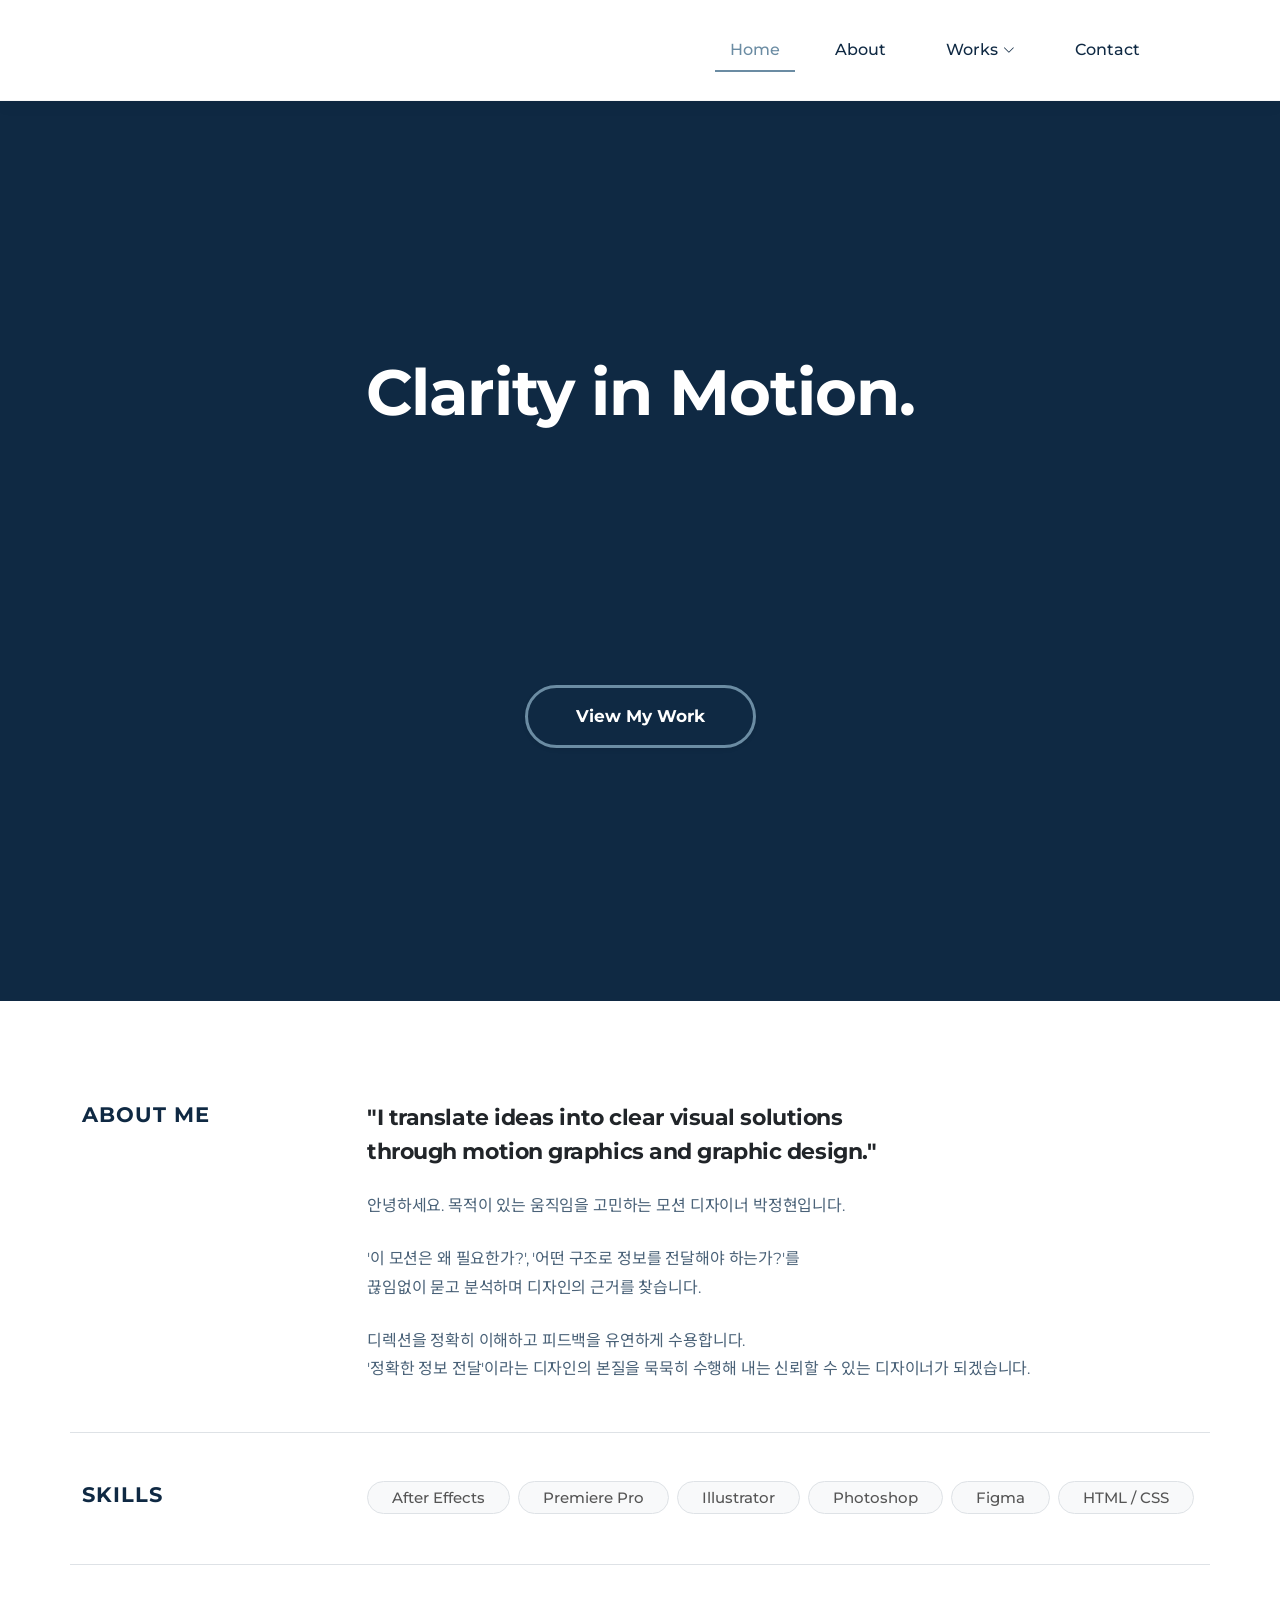
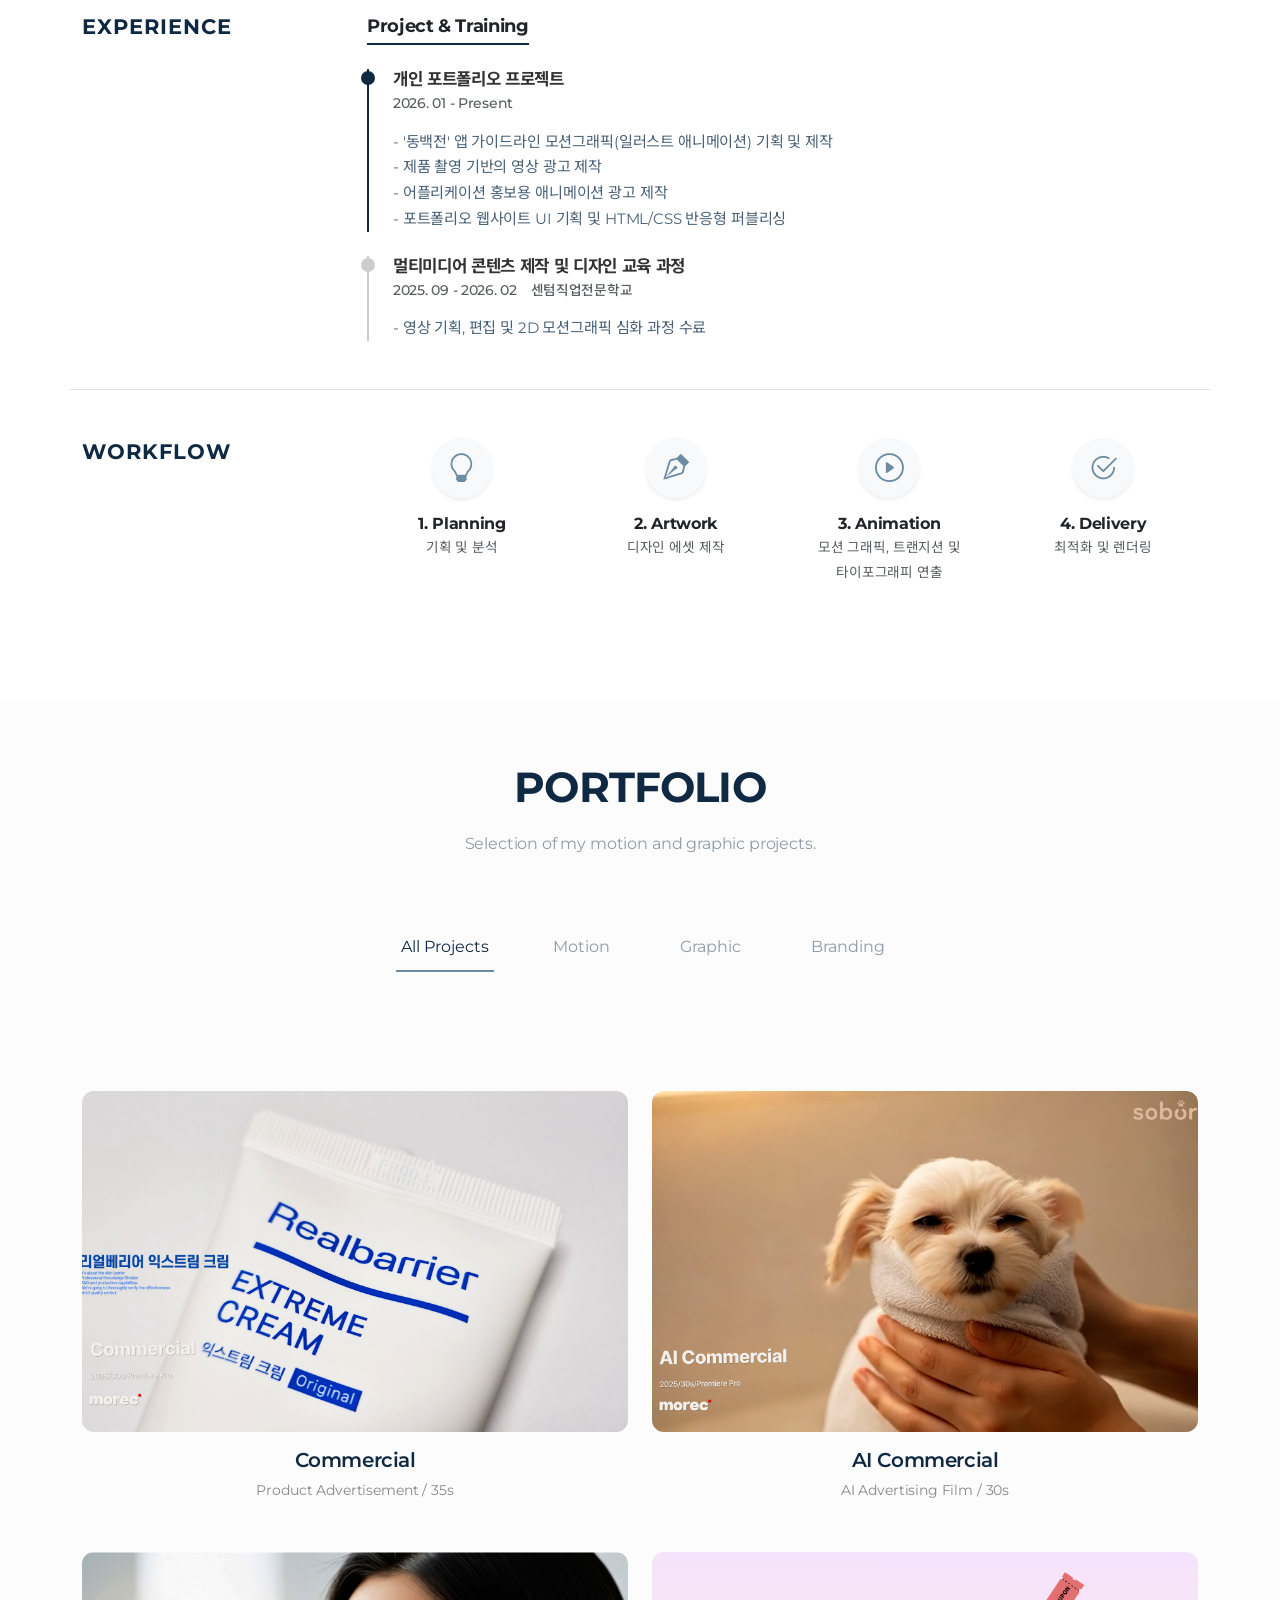
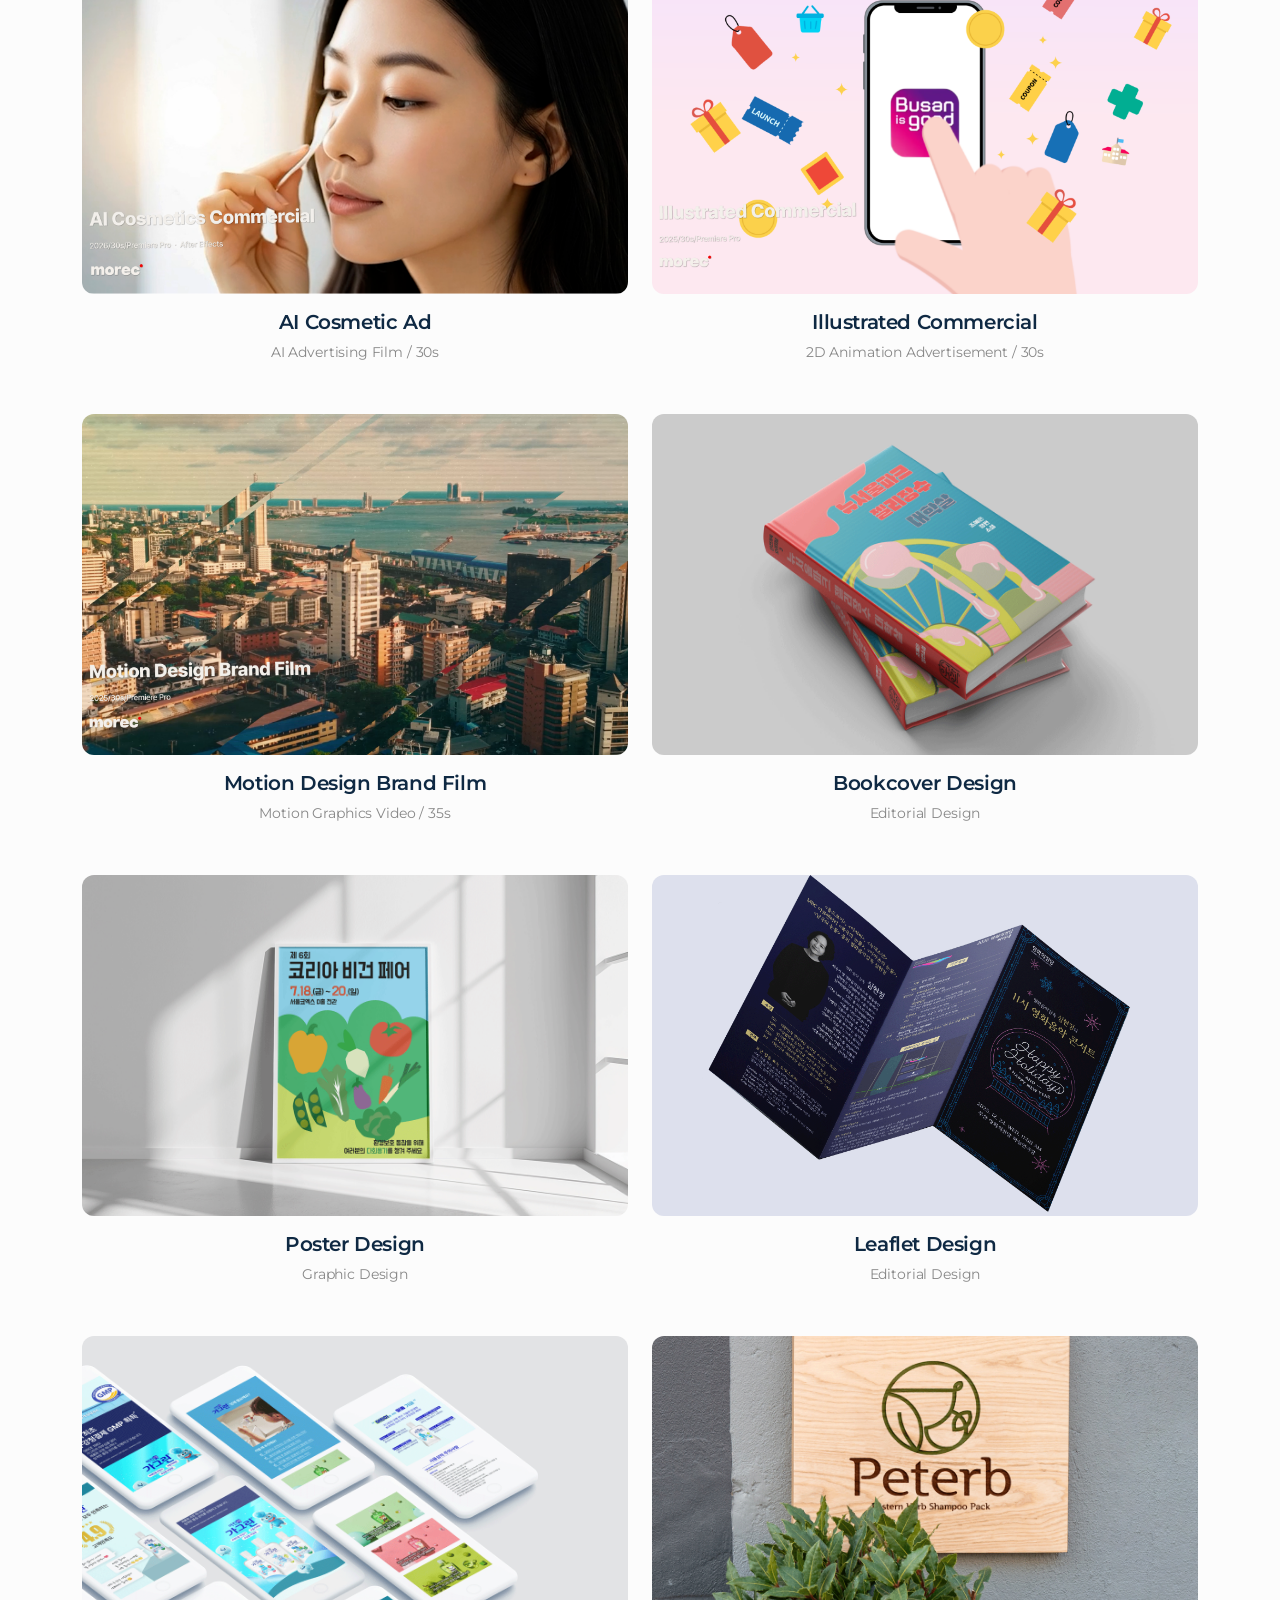
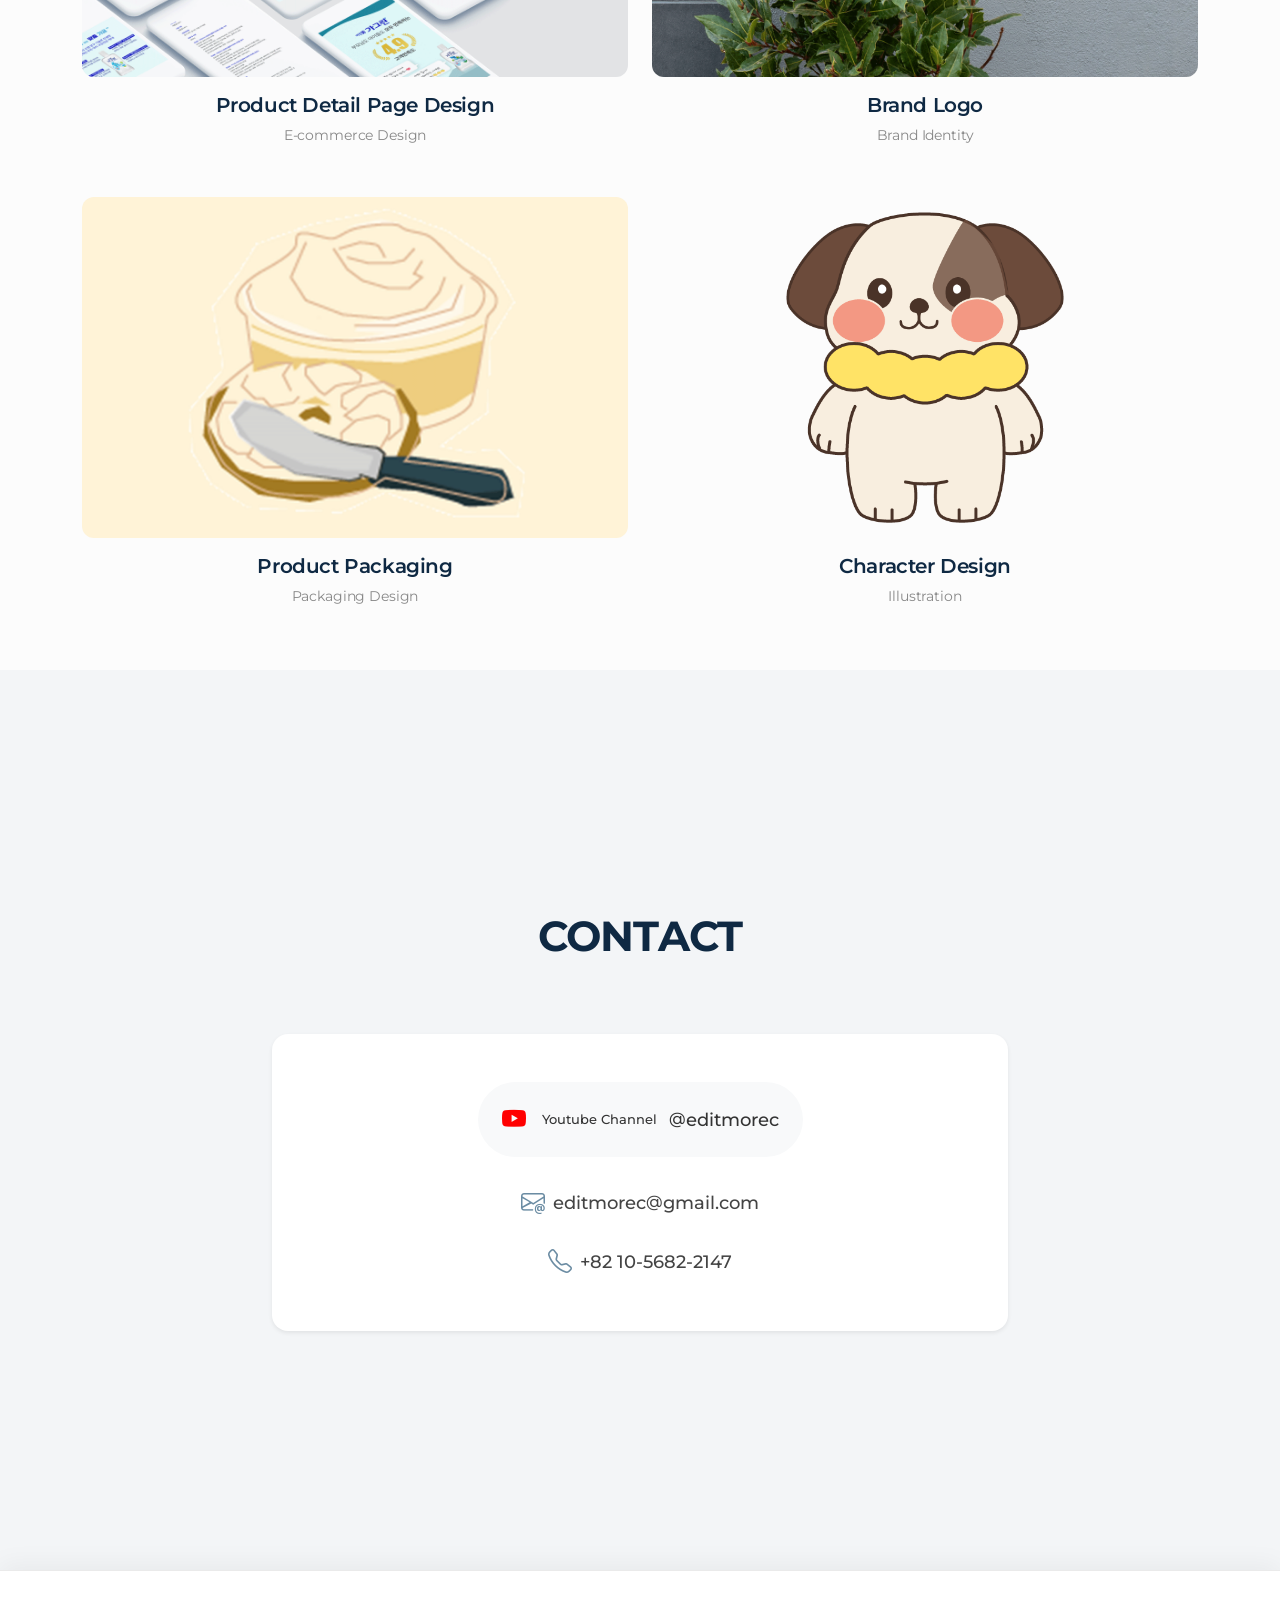
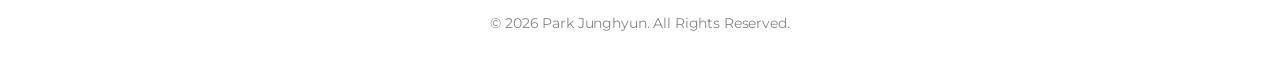
==== commit 9663bc7e: "8" ====
--- a/index.html
+++ b/index.html
@@ -309,7 +309,8 @@
               <div class="portfolio-card">
                 <a href="./portfolio-commercial-1.html" class="details-link" title="">
                   <div class="portfolio-image">
-                    <img src="./assets/works/video/capture/ProductAD.png" class="img-fluid" alt="" loading="lazy">
+                    <img src="./assets/works/video/thumbnail/제품(화장품) 촬영 ⋅ 광고 제작 Commercial Film.png" class="img-fluid"
+                      alt="" loading="lazy">
                   </div>
                 </a>
                 <div class="portfolio-content" style="margin-top: 15px; padding: 0 5px;">
@@ -326,7 +327,7 @@
               <div class="portfolio-card">
                 <a href="./portfolio-ai-2.html" class="details-link" title="">
                   <div class="portfolio-image">
-                    <img src="./assets/works/video/capture/AI-soboro-AD.png" class="img-fluid" alt="" loading="lazy">
+                    <img src="./assets/works/video/thumbnail/AICommercial.png" class="img-fluid" alt="" loading="lazy">
                   </div>
                 </a>
                 <div class="portfolio-content" style="margin-top: 15px; padding: 0 5px;">
@@ -360,8 +361,8 @@
               <div class="portfolio-card">
                 <a href="./portfolio-illustrated-3.html" class="details-link" title="">
                   <div class="portfolio-image">
-                    <img src="./assets/works/video/capture/illustration-animation-AD_02.png" class="img-fluid" alt=""
-                      loading="lazy">
+                    <img src="./assets/works/video/thumbnail/부기와 함께 부산 동백전 Illustrated Commercial.png" class="img-fluid"
+                      alt="" loading="lazy">
                   </div>
                 </a>
                 <div class="portfolio-content" style="margin-top: 15px; padding: 0 5px;">
@@ -379,7 +380,9 @@
               <div class="portfolio-card">
                 <a href="./portfolio-motiondesign-4.html" class="details-link" title="">
                   <div class="portfolio-image">
-                    <img src="./assets/works/video/capture/slideshow.png" class="img-fluid" alt="" loading="lazy">
+                    <img
+                      src="./assets/works/video/thumbnail/브랜드 홍보 광고 모션 디자인 슬라이드쇼 slideshow Motion Design Brand Film.png"
+                      class="img-fluid" alt="" loading="lazy">
                   </div>
                 </a>
                 <div class="portfolio-content" style="margin-top: 15px; padding: 0 5px;">
